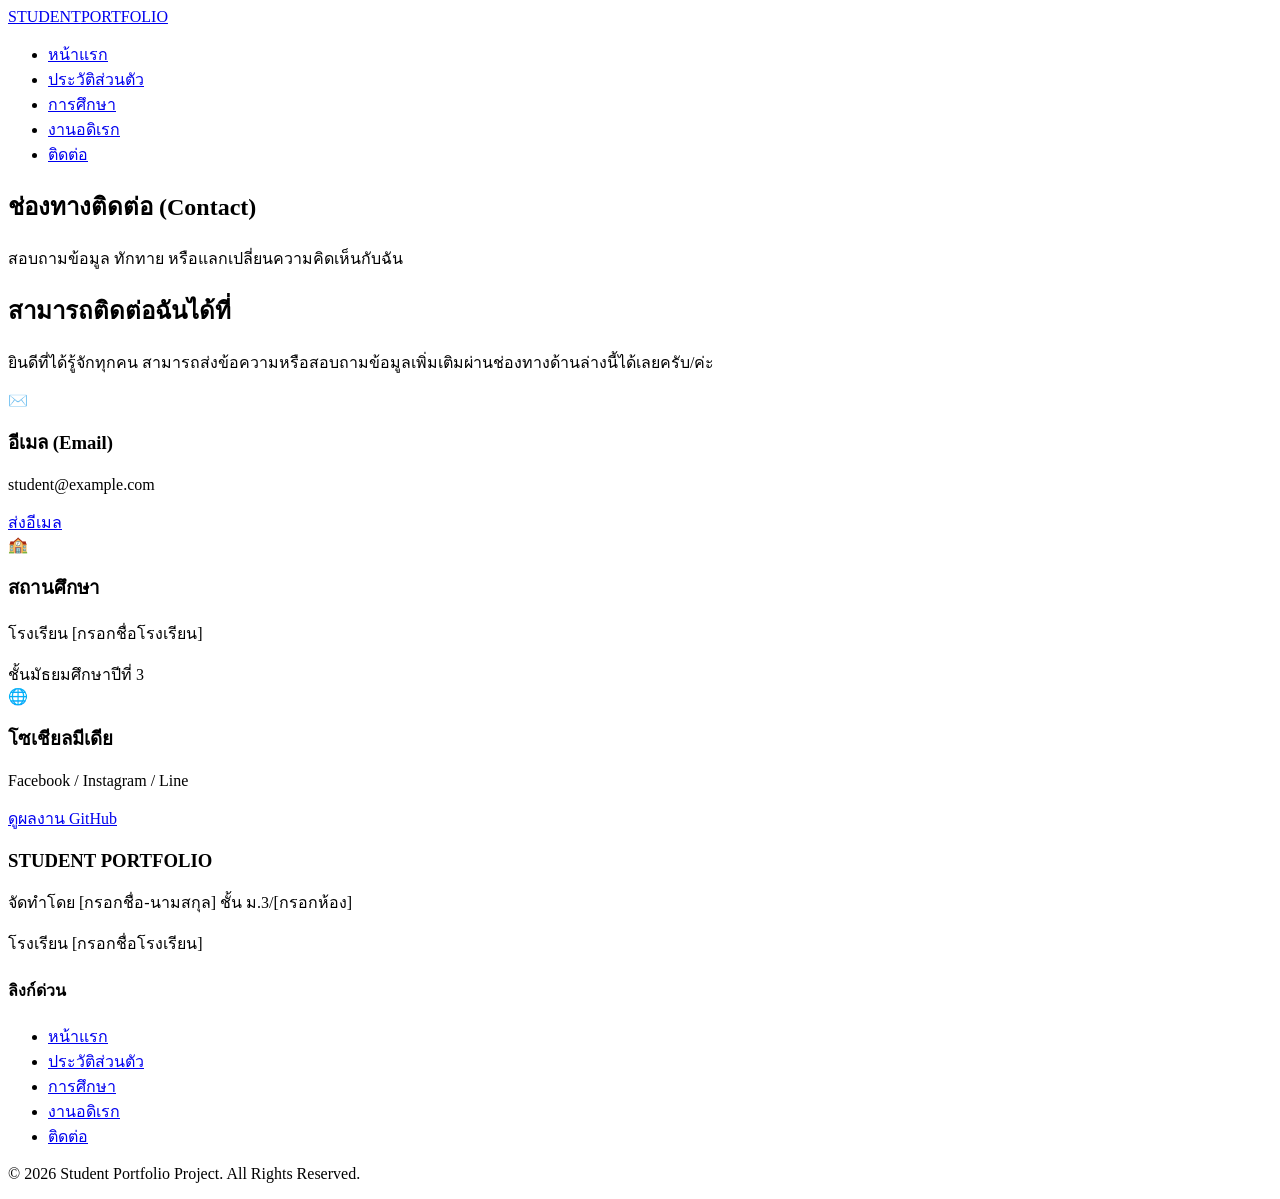
==== contact.html @ fe14bd11 "Create contact.html" ====
<!DOCTYPE html>
<html lang="th">
<head>
    <meta charset="UTF-8">
    <meta name="viewport" content="width=device-width, initial-scale=1.0">
    <title>ช่องทางติดต่อ | Student Portfolio</title>
    <link rel="stylesheet" href="style.css">
    <link href="https://fonts.googleapis.com/css2?family=Prompt:wght@300;400;500;600;700&display=swap" rel="stylesheet">
</head>
<body>

    <header class="navbar">
        <div class="nav-container">
            <a href="index.html" class="logo">STUDENT<span>PORTFOLIO</span></a>
            <nav>
                <ul class="nav-menu">
                    <li><a href="index.html">หน้าแรก</a></li>
                    <li><a href="profile.html">ประวัติส่วนตัว</a></li>
                    <li><a href="education.html">การศึกษา</a></li>
                    <li><a href="hobby.html">งานอดิเรก</a></li>
                    <li><a href="contact.html" class="active">ติดต่อ</a></li>
                </ul>
            </nav>
        </div>
    </header>

    <main>
        <section class="page-header">
            <h1>ช่องทางติดต่อ (Contact)</h1>
            <p>สอบถามข้อมูล ทักทาย หรือแลกเปลี่ยนความคิดเห็นกับฉัน</p>
        </section>

        <section class="contact-section">
            <div class="contact-container">
                <div class="contact-cta">
                    <h2>สามารถติดต่อฉันได้ที่</h2>
                    <p>ยินดีที่ได้รู้จักทุกคน สามารถส่งข้อความหรือสอบถามข้อมูลเพิ่มเติมผ่านช่องทางด้านล่างนี้ได้เลยครับ/ค่ะ</p>
                </div>

                <div class="contact-cards-grid">
                    <div class="contact-card">
                        <div class="contact-icon">✉️</div>
                        <h3>อีเมล (Email)</h3>
                        <p>student@example.com</p>
                        <a href="mailto:student@example.com" class="btn btn-secondary">ส่งอีเมล</a>
                    </div>

                    <div class="contact-card">
                        <div class="contact-icon">🏫</div>
                        <h3>สถานศึกษา</h3>
                        <p>โรงเรียน [กรอกชื่อโรงเรียน]</p>
                        <span class="contact-sub">ชั้นมัธยมศึกษาปีที่ 3</span>
                    </div>

                    <div class="contact-card">
                        <div class="contact-icon">🌐</div>
                        <h3>โซเชียลมีเดีย</h3>
                        <p>Facebook / Instagram / Line</p>
                        <a href="https://github.com" target="_blank" rel="noopener" class="btn btn-secondary">ดูผลงาน GitHub</a>
                    </div>
                </div>
            </div>
        </section>
    </main>

    <footer class="footer">
        <div class="footer-container">
            <div class="footer-info">
                <h3>STUDENT PORTFOLIO</h3>
                <p>จัดทำโดย [กรอกชื่อ-นามสกุล] ชั้น ม.3/[กรอกห้อง]</p>
                <p>โรงเรียน [กรอกชื่อโรงเรียน]</p>
            </div>
            <div class="footer-links">
                <h4>ลิงก์ด่วน</h4>
                <ul>
                    <li><a href="index.html">หน้าแรก</a></li>
                    <li><a href="profile.html">ประวัติส่วนตัว</a></li>
                    <li><a href="education.html">การศึกษา</a></li>
                    <li><a href="hobby.html">งานอดิเรก</a></li>
                    <li><a href="contact.html">ติดต่อ</a></li>
                </ul>
            </div>
        </div>
        <div class="footer-bottom">
            <p>&copy; 2026 Student Portfolio Project. All Rights Reserved.</p>
        </div>
    </footer>

</body>
</html>
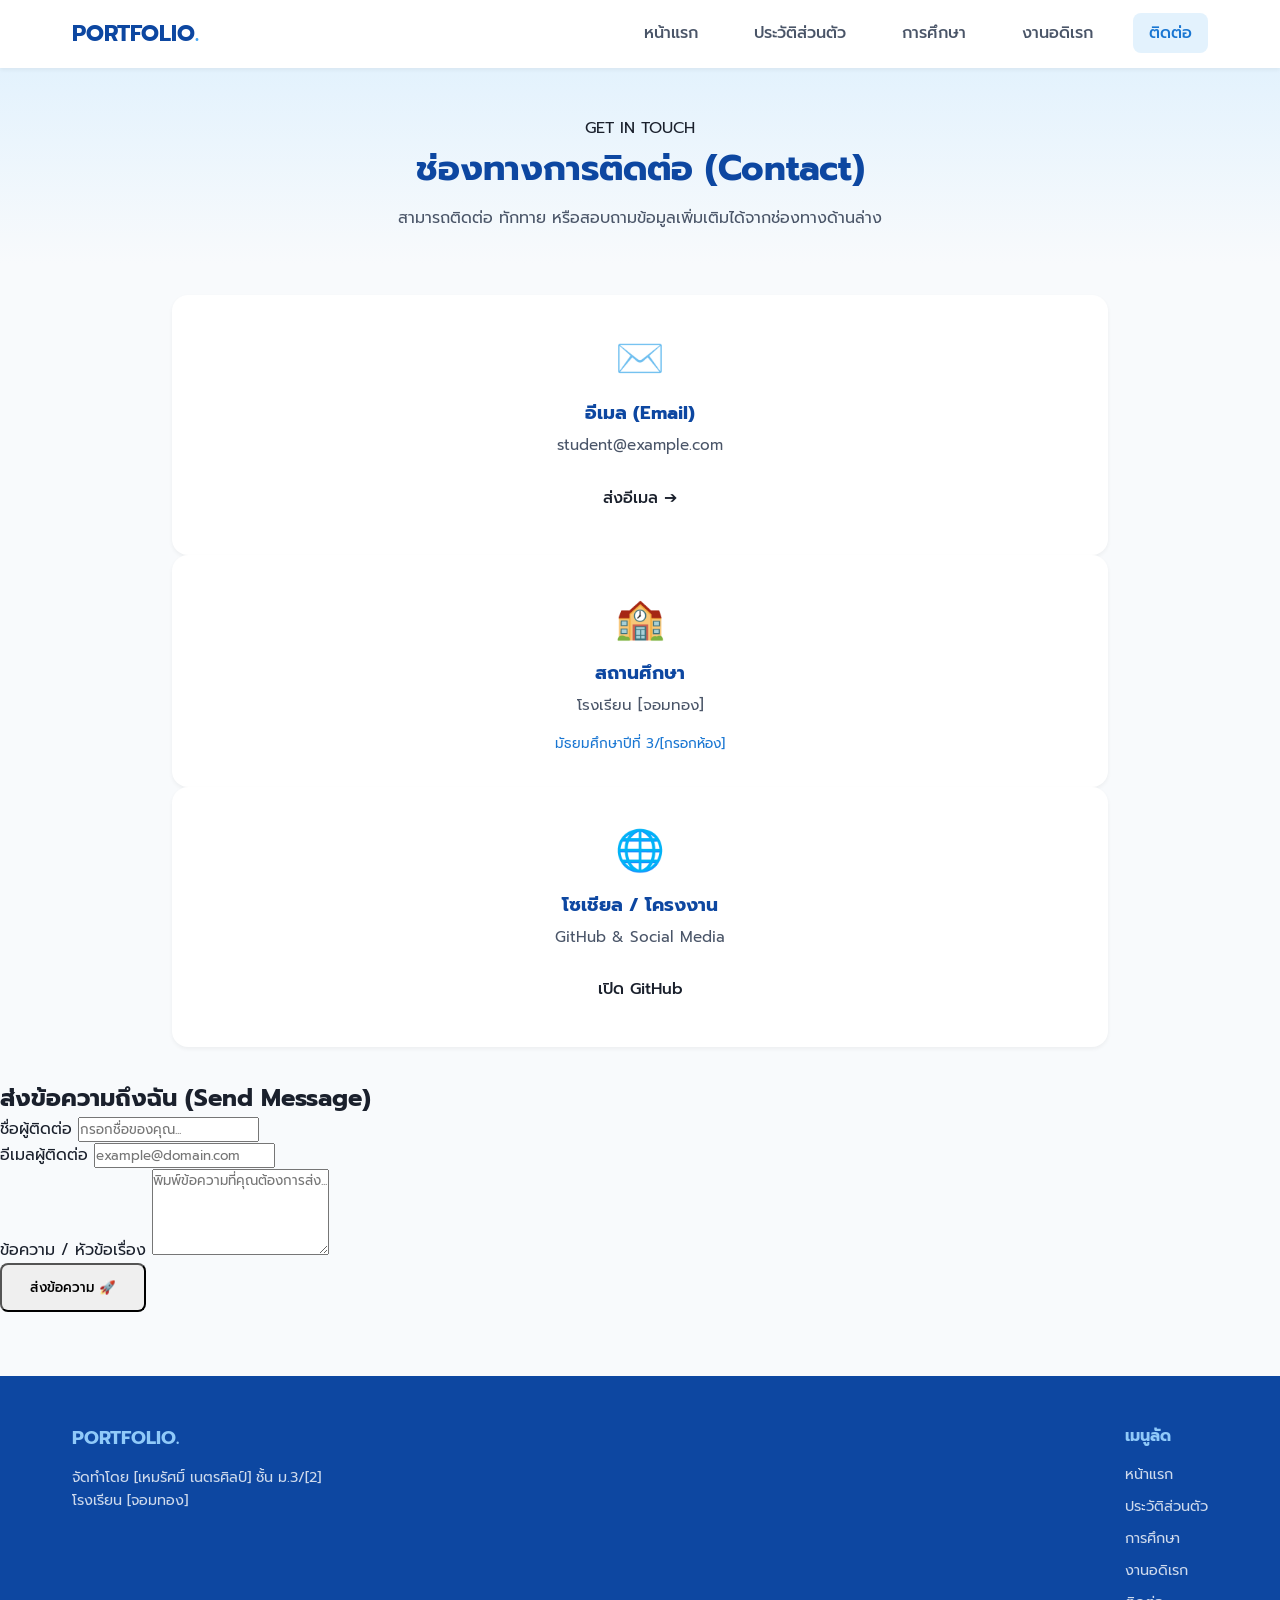
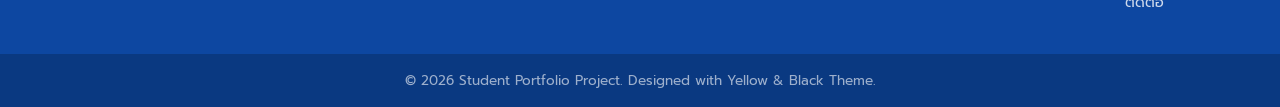
==== commit ef3328dd: "Revise contact page layout and content Updated title, header, and footer information. Enhanced conta" ====
--- a/contact.html
+++ b/contact.html
@@ -3,15 +3,17 @@
 <head>
     <meta charset="UTF-8">
     <meta name="viewport" content="width=device-width, initial-scale=1.0">
-    <title>ช่องทางติดต่อ | Student Portfolio</title>
+    <title>ติดต่อ | Modern Yellow-Black Portfolio</title>
     <link rel="stylesheet" href="style.css">
-    <link href="https://fonts.googleapis.com/css2?family=Prompt:wght@300;400;500;600;700&display=swap" rel="stylesheet">
+    <link href="https://fonts.googleapis.com/css2?family=Prompt:wght@300;400;500;600;700;800&display=swap" rel="stylesheet">
 </head>
 <body>
 
+    <div class="bg-grid-pattern"></div>
+
     <header class="navbar">
         <div class="nav-container">
-            <a href="index.html" class="logo">STUDENT<span>PORTFOLIO</span></a>
+            <a href="index.html" class="logo">PORTFOLIO<span class="yellow-dot">.</span></a>
             <nav>
                 <ul class="nav-menu">
                     <li><a href="index.html">หน้าแรก</a></li>
@@ -26,39 +28,58 @@
 
     <main>
         <section class="page-header">
-            <h1>ช่องทางติดต่อ (Contact)</h1>
-            <p>สอบถามข้อมูล ทักทาย หรือแลกเปลี่ยนความคิดเห็นกับฉัน</p>
+            <span class="section-tag">GET IN TOUCH</span>
+            <h1>ช่องทางการติดต่อ (Contact)</h1>
+            <p>สามารถติดต่อ ทักทาย หรือสอบถามข้อมูลเพิ่มเติมได้จากช่องทางด้านล่าง</p>
         </section>
 
+        <!-- Contact Cards Section -->
         <section class="contact-section">
             <div class="contact-container">
-                <div class="contact-cta">
-                    <h2>สามารถติดต่อฉันได้ที่</h2>
-                    <p>ยินดีที่ได้รู้จักทุกคน สามารถส่งข้อความหรือสอบถามข้อมูลเพิ่มเติมผ่านช่องทางด้านล่างนี้ได้เลยครับ/ค่ะ</p>
+                
+                <div class="contact-card">
+                    <div class="contact-icon">✉️</div>
+                    <h3>อีเมล (Email)</h3>
+                    <p>student@example.com</p>
+                    <a href="mailto:student@example.com" class="btn btn-yellow-sm">ส่งอีเมล ➔</a>
                 </div>
 
-                <div class="contact-cards-grid">
-                    <div class="contact-card">
-                        <div class="contact-icon">✉️</div>
-                        <h3>อีเมล (Email)</h3>
-                        <p>student@example.com</p>
-                        <a href="mailto:student@example.com" class="btn btn-secondary">ส่งอีเมล</a>
+                <div class="contact-card">
+                    <div class="contact-icon">🏫</div>
+                    <h3>สถานศึกษา</h3>
+                    <p>โรงเรียน [จอมทอง]</p>
+                    <span class="contact-sub">มัธยมศึกษาปีที่ 3/[กรอกห้อง]</span>
+                </div>
+
+                <div class="contact-card">
+                    <div class="contact-icon">🌐</div>
+                    <h3>โซเชียล / โครงงาน</h3>
+                    <p>GitHub & Social Media</p>
+                    <a href="https://github.com" target="_blank" rel="noopener" class="btn btn-outline-sm">เปิด GitHub</a>
+                </div>
+
+            </div>
+        </section>
+
+        <!-- Interactive Contact Form Mockup -->
+        <section class="form-section">
+            <div class="form-container">
+                <h2>ส่งข้อความถึงฉัน (Send Message)</h2>
+                <form class="dark-form" action="#" method="get" onclick="event.preventDefault(); alert('ขอบคุณสำหรับข้อความ! (นี่คือแบบฟอร์มตัวอย่างสำหรับโครงงาน)');">
+                    <div class="form-group">
+                        <label>ชื่อผู้ติดต่อ</label>
+                        <input type="text" placeholder="กรอกชื่อของคุณ..." required>
                     </div>
-
-                    <div class="contact-card">
-                        <div class="contact-icon">🏫</div>
-                        <h3>สถานศึกษา</h3>
-                        <p>โรงเรียน [กรอกชื่อโรงเรียน]</p>
-                        <span class="contact-sub">ชั้นมัธยมศึกษาปีที่ 3</span>
+                    <div class="form-group">
+                        <label>อีเมลผู้ติดต่อ</label>
+                        <input type="email" placeholder="example@domain.com" required>
                     </div>
-
-                    <div class="contact-card">
-                        <div class="contact-icon">🌐</div>
-                        <h3>โซเชียลมีเดีย</h3>
-                        <p>Facebook / Instagram / Line</p>
-                        <a href="https://github.com" target="_blank" rel="noopener" class="btn btn-secondary">ดูผลงาน GitHub</a>
+                    <div class="form-group">
+                        <label>ข้อความ / หัวข้อเรื่อง</label>
+                        <textarea rows="4" placeholder="พิมพ์ข้อความที่คุณต้องการส่ง..." required></textarea>
                     </div>
-                </div>
+                    <button type="submit" class="btn btn-yellow full-width">ส่งข้อความ 🚀</button>
+                </form>
             </div>
         </section>
     </main>
@@ -66,12 +87,12 @@
     <footer class="footer">
         <div class="footer-container">
             <div class="footer-info">
-                <h3>STUDENT PORTFOLIO</h3>
-                <p>จัดทำโดย [กรอกชื่อ-นามสกุล] ชั้น ม.3/[กรอกห้อง]</p>
-                <p>โรงเรียน [กรอกชื่อโรงเรียน]</p>
+                <h3>PORTFOLIO<span class="yellow-dot">.</span></h3>
+                <p>จัดทำโดย [เหมรัศมิ์ เนตรศิลป์] ชั้น ม.3/[2]</p>
+                <p>โรงเรียน [จอมทอง]</p>
             </div>
             <div class="footer-links">
-                <h4>ลิงก์ด่วน</h4>
+                <h4>เมนูลัด</h4>
                 <ul>
                     <li><a href="index.html">หน้าแรก</a></li>
                     <li><a href="profile.html">ประวัติส่วนตัว</a></li>
@@ -82,7 +103,7 @@
             </div>
         </div>
         <div class="footer-bottom">
-            <p>&copy; 2026 Student Portfolio Project. All Rights Reserved.</p>
+            <p>&copy; 2026 Student Portfolio Project. Designed with Yellow & Black Theme.</p>
         </div>
     </footer>
 
--- a/style.css
+++ b/style.css
@@ -0,0 +1,761 @@
+/* ==========================================================================
+   Global Variables & Reset
+   ========================================================================== */
+:root {
+    --primary-dark: #0D47A1;
+    --primary: #1976D2;
+    --primary-light: #42A5F5;
+    --accent: #90CAF9;
+    --bg-light: #E3F2FD;
+    --white: #FFFFFF;
+    --text-dark: #1A202C;
+    --text-muted: #4A5568;
+    --shadow-sm: 0 2px 4px rgba(0,0,0,0.05);
+    --shadow-md: 0 10px 15px -3px rgba(13, 71, 161, 0.1), 0 4px 6px -2px rgba(13, 71, 161, 0.05);
+    --shadow-lg: 0 20px 25px -5px rgba(13, 71, 161, 0.15), 0 10px 10px -5px rgba(13, 71, 161, 0.04);
+    --radius-sm: 8px;
+    --radius-md: 16px;
+    --radius-lg: 24px;
+    --transition: all 0.3s ease;
+}
+
+* {
+    margin: 0;
+    padding: 0;
+    box-sizing: border-box;
+    font-family: 'Prompt', sans-serif;
+}
+
+body {
+    background-color: #F8FAFC;
+    color: var(--text-dark);
+    line-height: 1.6;
+    display: flex;
+    flex-direction: column;
+    min-height: 100vh;
+}
+
+main {
+    flex: 1;
+}
+
+a {
+    text-decoration: none;
+    color: inherit;
+}
+
+ul {
+    list-style: none;
+}
+
+/* ==========================================================================
+   Navigation Bar
+   ========================================================================== */
+.navbar {
+    position: sticky;
+    top: 0;
+    background-color: rgba(255, 255, 255, 0.95);
+    backdrop-filter: blur(10px);
+    box-shadow: var(--shadow-sm);
+    z-index: 1000;
+}
+
+.nav-container {
+    max-width: 1200px;
+    margin: 0 auto;
+    padding: 1rem 2rem;
+    display: flex;
+    justify-content: space-between;
+    align-items: center;
+}
+
+.logo {
+    font-size: 1.4rem;
+    font-weight: 700;
+    color: var(--primary-dark);
+}
+
+.logo span {
+    color: var(--primary-light);
+}
+
+.nav-menu {
+    display: flex;
+    gap: 1.5rem;
+}
+
+.nav-menu a {
+    font-weight: 500;
+    color: var(--text-muted);
+    padding: 0.5rem 1rem;
+    border-radius: var(--radius-sm);
+    transition: var(--transition);
+}
+
+.nav-menu a:hover,
+.nav-menu a.active {
+    color: var(--primary);
+    background-color: var(--bg-light);
+}
+
+/* ==========================================================================
+   Buttons & UI Elements
+   ========================================================================== */
+.btn {
+    display: inline-block;
+    padding: 0.75rem 1.75rem;
+    border-radius: var(--radius-sm);
+    font-weight: 500;
+    transition: var(--transition);
+    cursor: pointer;
+}
+
+.btn-primary {
+    background: linear-gradient(135deg, var(--primary), var(--primary-dark));
+    color: var(--white);
+    box-shadow: var(--shadow-md);
+}
+
+.btn-primary:hover {
+    transform: translateY(-2px);
+    box-shadow: var(--shadow-lg);
+}
+
+.btn-secondary {
+    background-color: var(--white);
+    color: var(--primary);
+    border: 2px solid var(--primary-light);
+}
+
+.btn-secondary:hover {
+    background-color: var(--bg-light);
+    transform: translateY(-2px);
+}
+
+.page-header {
+    text-align: center;
+    padding: 3rem 1rem 2rem;
+    background: linear-gradient(180deg, var(--bg-light) 0%, rgba(248,250,252,0) 100%);
+}
+
+.page-header h1 {
+    font-size: 2.2rem;
+    color: var(--primary-dark);
+    margin-bottom: 0.5rem;
+}
+
+.page-header p {
+    color: var(--text-muted);
+}
+
+/* ==========================================================================
+   Hero Section (Index)
+   ========================================================================== */
+.hero-section {
+    padding: 4rem 2rem;
+    max-width: 1200px;
+    margin: 0 auto;
+}
+
+.hero-container {
+    display: flex;
+    align-items: center;
+    justify-content: space-between;
+    gap: 3rem;
+}
+
+.hero-text {
+    flex: 1;
+}
+
+.badge {
+    display: inline-block;
+    padding: 0.35rem 1rem;
+    background-color: var(--bg-light);
+    color: var(--primary);
+    border-radius: 50px;
+    font-size: 0.875rem;
+    font-weight: 600;
+    margin-bottom: 1rem;
+}
+
+.hero-text h1 {
+    font-size: 2.8rem;
+    line-height: 1.2;
+    margin-bottom: 1rem;
+    color: var(--text-dark);
+}
+
+.highlight-text {
+    color: var(--primary);
+    background: linear-gradient(120deg, var(--primary-dark), var(--primary-light));
+    -webkit-background-clip: text;
+    -webkit-text-fill-color: transparent;
+}
+
+.hero-tagline {
+    font-size: 1.2rem;
+    font-weight: 500;
+    color: var(--primary-dark);
+    margin-bottom: 0.5rem;
+}
+
+.hero-desc {
+    color: var(--text-muted);
+    margin-bottom: 2rem;
+}
+
+.hero-buttons {
+    display: flex;
+    gap: 1rem;
+}
+
+.hero-image-wrapper {
+    flex: 1;
+    position: relative;
+    display: flex;
+    justify-content: center;
+}
+
+.hero-img {
+    width: 320px;
+    height: 320px;
+    object-fit: cover;
+    border-radius: 30% 70% 70% 30% / 30% 30% 70% 70%;
+    box-shadow: var(--shadow-lg);
+    border: 4px solid var(--white);
+    position: relative;
+    z-index: 2;
+    transition: var(--transition);
+}
+
+.hero-img:hover {
+    border-radius: 50%;
+    transform: scale(1.02);
+}
+
+.profile-backdrop {
+    position: absolute;
+    width: 320px;
+    height: 320px;
+    background: linear-gradient(135deg, var(--accent), var(--bg-light));
+    border-radius: 50%;
+    top: -10px;
+    left: 10%;
+    z-index: 1;
+}
+
+.floating-card {
+    position: absolute;
+    bottom: -10px;
+    right: 10%;
+    background-color: var(--white);
+    padding: 0.75rem 1.25rem;
+    border-radius: var(--radius-md);
+    box-shadow: var(--shadow-md);
+    z-index: 3;
+    font-weight: 600;
+    color: var(--primary-dark);
+    animation: float 3s ease-in-out infinite;
+}
+
+@keyframes float {
+    0%, 100% { transform: translateY(0); }
+    50% { transform: translateY(-8px); }
+}
+
+/* Stats Section */
+.stats-section {
+    background-color: var(--white);
+    padding: 3rem 2rem;
+    box-shadow: var(--shadow-sm);
+}
+
+.stats-container {
+    max-width: 1200px;
+    margin: 0 auto;
+    display: grid;
+    grid-template-columns: repeat(3, 1fr);
+    gap: 2rem;
+    text-align: center;
+}
+
+.stat-card {
+    padding: 1.5rem;
+    background-color: var(--bg-light);
+    border-radius: var(--radius-md);
+    border: 1px solid var(--accent);
+}
+
+.stat-card h3 {
+    color: var(--primary-dark);
+    font-size: 1.4rem;
+    margin-bottom: 0.25rem;
+}
+
+.stat-card p {
+    color: var(--text-muted);
+    font-size: 0.9rem;
+}
+
+/* ==========================================================================
+   Profile Page
+   ========================================================================== */
+.profile-section {
+    max-width: 1000px;
+    margin: 2rem auto;
+    padding: 0 2rem;
+}
+
+.profile-container {
+    display: grid;
+    grid-template-columns: 1fr 2fr;
+    gap: 2.5rem;
+    background-color: var(--white);
+    padding: 2.5rem;
+    border-radius: var(--radius-lg);
+    box-shadow: var(--shadow-md);
+}
+
+.profile-image-card {
+    text-align: center;
+    position: relative;
+}
+
+.profile-image-card img {
+    width: 100%;
+    border-radius: var(--radius-md);
+    box-shadow: var(--shadow-sm);
+}
+
+.profile-badge {
+    margin-top: 1rem;
+    display: inline-block;
+    padding: 0.4rem 1.2rem;
+    background-color: var(--primary-dark);
+    color: var(--white);
+    border-radius: 50px;
+    font-weight: 600;
+}
+
+.profile-details-card h2 {
+    color: var(--primary-dark);
+    margin-bottom: 1.5rem;
+    border-bottom: 2px solid var(--bg-light);
+    padding-bottom: 0.5rem;
+}
+
+.info-grid {
+    display: grid;
+    grid-template-columns: repeat(2, 1fr);
+    gap: 1.25rem;
+}
+
+.info-item {
+    display: flex;
+    flex-direction: column;
+}
+
+.info-label {
+    font-size: 0.85rem;
+    color: var(--text-muted);
+}
+
+.info-value {
+    font-weight: 600;
+    color: var(--text-dark);
+    font-size: 1.05rem;
+}
+
+.about-me-section {
+    max-width: 1000px;
+    margin: 3rem auto;
+    padding: 0 2rem;
+}
+
+.about-container h2 {
+    text-align: center;
+    margin-bottom: 2rem;
+    color: var(--primary-dark);
+}
+
+.about-cards-grid {
+    display: grid;
+    grid-template-columns: repeat(3, 1fr);
+    gap: 1.5rem;
+}
+
+.card {
+    background-color: var(--white);
+    padding: 1.75rem;
+    border-radius: var(--radius-md);
+    box-shadow: var(--shadow-sm);
+    border: 1px solid rgba(0,0,0,0.05);
+    transition: var(--transition);
+}
+
+.card:hover {
+    transform: translateY(-5px);
+    box-shadow: var(--shadow-md);
+}
+
+.card-icon {
+    font-size: 2rem;
+    margin-bottom: 0.75rem;
+}
+
+.card h3 {
+    color: var(--primary);
+    margin-bottom: 0.5rem;
+}
+
+.card p {
+    color: var(--text-muted);
+    font-size: 0.95rem;
+}
+
+/* ==========================================================================
+   Education Page (Timeline & Table)
+   ========================================================================== */
+.timeline-section {
+    max-width: 800px;
+    margin: 2rem auto;
+    padding: 0 2rem;
+}
+
+.timeline-container {
+    position: relative;
+    padding-left: 2rem;
+    border-left: 3px solid var(--accent);
+}
+
+.timeline-item {
+    position: relative;
+    margin-bottom: 2.5rem;
+}
+
+.timeline-dot {
+    position: absolute;
+    left: -2.6rem;
+    top: 0;
+    width: 18px;
+    height: 18px;
+    border-radius: 50%;
+    background-color: var(--white);
+    border: 4px solid var(--primary-light);
+}
+
+.active-timeline .timeline-dot {
+    background-color: var(--primary-dark);
+    border-color: var(--accent);
+}
+
+.timeline-content {
+    background-color: var(--white);
+    padding: 1.5rem;
+    border-radius: var(--radius-md);
+    box-shadow: var(--shadow-sm);
+    transition: var(--transition);
+}
+
+.timeline-content:hover {
+    box-shadow: var(--shadow-md);
+}
+
+.timeline-date {
+    display: inline-block;
+    font-size: 0.8rem;
+    font-weight: 600;
+    color: var(--primary);
+    background-color: var(--bg-light);
+    padding: 0.2rem 0.6rem;
+    border-radius: var(--radius-sm);
+    margin-bottom: 0.5rem;
+}
+
+.timeline-content h3 {
+    color: var(--primary-dark);
+    margin-bottom: 0.25rem;
+}
+
+.timeline-desc {
+    color: var(--text-muted);
+    margin-top: 0.5rem;
+    font-size: 0.95rem;
+}
+
+/* Styled Table */
+.edu-table-section {
+    max-width: 900px;
+    margin: 3rem auto;
+    padding: 0 2rem;
+}
+
+.table-container h2 {
+    text-align: center;
+    color: var(--primary-dark);
+    margin-bottom: 1.5rem;
+}
+
+.table-wrapper {
+    overflow-x: auto;
+    background-color: var(--white);
+    border-radius: var(--radius-md);
+    box-shadow: var(--shadow-sm);
+}
+
+.styled-table {
+    width: 100%;
+    border-collapse: collapse;
+    text-align: left;
+}
+
+.styled-table th, 
+.styled-table td {
+    padding: 1rem 1.5rem;
+}
+
+.styled-table thead tr {
+    background-color: var(--primary);
+    color: var(--white);
+}
+
+.styled-table tbody tr {
+    border-bottom: 1px solid var(--bg-light);
+}
+
+.styled-table tbody tr:nth-of-type(even) {
+    background-color: rgba(227, 242, 253, 0.3);
+}
+
+.status-badge {
+    padding: 0.25rem 0.75rem;
+    border-radius: 50px;
+    font-size: 0.85rem;
+    font-weight: 500;
+}
+
+.status-badge.completed {
+    background-color: #E6F4EA;
+    color: #137333;
+}
+
+.status-badge.current {
+    background-color: var(--bg-light);
+    color: var(--primary-dark);
+}
+
+/* ==========================================================================
+   Hobby Page
+   ========================================================================== */
+.hobbies-section {
+    max-width: 1100px;
+    margin: 2rem auto;
+    padding: 0 2rem;
+}
+
+.hobbies-container {
+    display: grid;
+    grid-template-columns: repeat(auto-fit, minmax(300px, 1fr));
+    gap: 1.75rem;
+}
+
+.hobby-card {
+    background-color: var(--white);
+    padding: 2rem;
+    border-radius: var(--radius-md);
+    box-shadow: var(--shadow-sm);
+    border: 1px solid var(--bg-light);
+    transition: var(--transition);
+}
+
+.hobby-card:hover {
+    transform: translateY(-8px);
+    box-shadow: var(--shadow-lg);
+    border-color: var(--accent);
+}
+
+.hobby-icon {
+    font-size: 2.5rem;
+    margin-bottom: 1rem;
+}
+
+.hobby-card h3 {
+    color: var(--primary-dark);
+    margin-bottom: 0.5rem;
+}
+
+.hobby-card p {
+    color: var(--text-muted);
+    font-size: 0.95rem;
+}
+
+/* ==========================================================================
+   Contact Page
+   ========================================================================== */
+.contact-section {
+    max-width: 1000px;
+    margin: 2rem auto;
+    padding: 0 2rem;
+}
+
+.contact-cta {
+    text-align: center;
+    margin-bottom: 3rem;
+}
+
+.contact-cta h2 {
+    color: var(--primary-dark);
+    font-size: 1.8rem;
+    margin-bottom: 0.5rem;
+}
+
+.contact-cta p {
+    color: var(--text-muted);
+}
+
+.contact-cards-grid {
+    display: grid;
+    grid-template-columns: repeat(3, 1fr);
+    gap: 1.5rem;
+}
+
+.contact-card {
+    background-color: var(--white);
+    padding: 2rem;
+    border-radius: var(--radius-md);
+    box-shadow: var(--shadow-sm);
+    text-align: center;
+    display: flex;
+    flex-direction: column;
+    align-items: center;
+    justify-content: space-between;
+}
+
+.contact-icon {
+    font-size: 2.5rem;
+    margin-bottom: 0.5rem;
+}
+
+.contact-card h3 {
+    color: var(--primary-dark);
+    margin-bottom: 0.25rem;
+}
+
+.contact-card p {
+    color: var(--text-muted);
+    margin-bottom: 1rem;
+    font-size: 0.95rem;
+}
+
+.contact-sub {
+    font-size: 0.85rem;
+    color: var(--primary);
+}
+
+/* ==========================================================================
+   Footer
+   ========================================================================== */
+.footer {
+    background-color: var(--primary-dark);
+    color: var(--white);
+    margin-top: 4rem;
+    padding-top: 3rem;
+}
+
+.footer-container {
+    max-width: 1200px;
+    margin: 0 auto;
+    padding: 0 2rem 2rem;
+    display: flex;
+    justify-content: space-between;
+    gap: 2rem;
+}
+
+.footer-info h3 {
+    color: var(--accent);
+    margin-bottom: 0.75rem;
+}
+
+.footer-info p {
+    color: rgba(255, 255, 255, 0.8);
+    font-size: 0.9rem;
+}
+
+.footer-links h4 {
+    color: var(--accent);
+    margin-bottom: 0.75rem;
+}
+
+.footer-links ul li {
+    margin-bottom: 0.4rem;
+}
+
+.footer-links a {
+    color: rgba(255, 255, 255, 0.8);
+    font-size: 0.9rem;
+    transition: var(--transition);
+}
+
+.footer-links a:hover {
+    color: var(--white);
+    padding-left: 5px;
+}
+
+.footer-bottom {
+    background-color: rgba(0, 0, 0, 0.2);
+    text-align: center;
+    padding: 1rem;
+    font-size: 0.85rem;
+    color: rgba(255, 255, 255, 0.6);
+}
+
+/* ==========================================================================
+   Responsive Design (@media queries)
+   ========================================================================== */
+@media (max-width: 768px) {
+    .nav-container {
+        flex-direction: column;
+        gap: 1rem;
+    }
+
+    .nav-menu {
+        width: 100%;
+        justify-content: center;
+        flex-wrap: wrap;
+        gap: 0.5rem;
+    }
+
+    .nav-menu a {
+        padding: 0.4rem 0.8rem;
+        font-size: 0.9rem;
+    }
+
+    .hero-container {
+        flex-direction: column-reverse;
+        text-align: center;
+    }
+
+    .hero-buttons {
+        justify-content: center;
+    }
+
+    .stats-container,
+    .about-cards-grid,
+    .contact-cards-grid {
+        grid-template-columns: 1fr;
+    }
+
+    .profile-container {
+        grid-template-columns: 1fr;
+    }
+
+    .info-grid {
+        grid-template-columns: 1fr;
+    }
+
+    .hero-img, .profile-backdrop {
+        width: 250px;
+        height: 250px;
+    }
+}
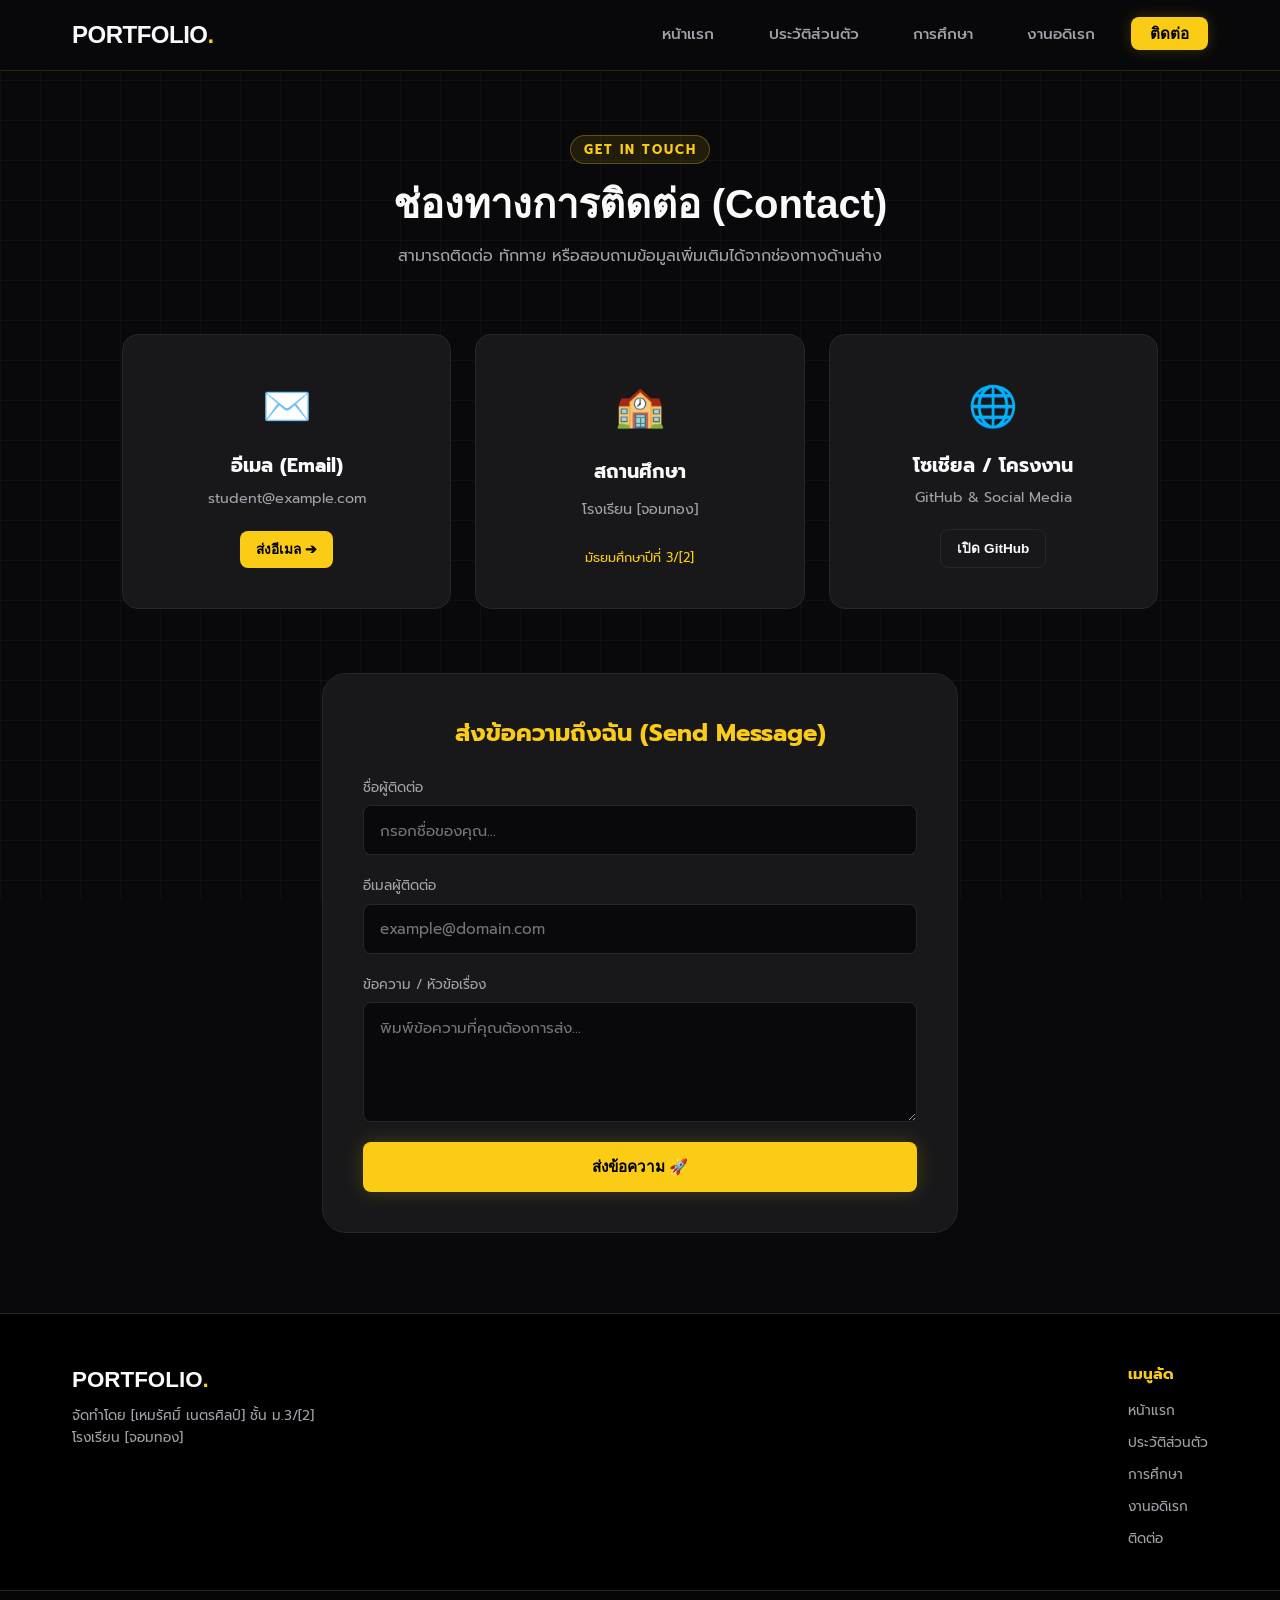
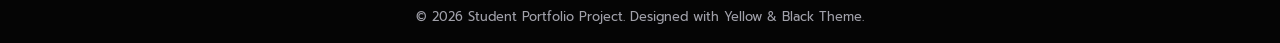
==== commit 5a139acd: "Update contact.html" ====
--- a/contact.html
+++ b/contact.html
@@ -48,7 +48,7 @@
                     <div class="contact-icon">🏫</div>
                     <h3>สถานศึกษา</h3>
                     <p>โรงเรียน [จอมทอง]</p>
-                    <span class="contact-sub">มัธยมศึกษาปีที่ 3/[กรอกห้อง]</span>
+                    <span class="contact-sub">มัธยมศึกษาปีที่ 3/[2]</span>
                 </div>
 
                 <div class="contact-card">
--- a/style.css
+++ b/style.css
@@ -1,22 +1,22 @@
 /* ==========================================================================
-   Global Variables & Reset
+   Modern Dark & Yellow Portfolio Stylesheet
    ========================================================================== */
+
 :root {
-    --primary-dark: #0D47A1;
-    --primary: #1976D2;
-    --primary-light: #42A5F5;
-    --accent: #90CAF9;
-    --bg-light: #E3F2FD;
-    --white: #FFFFFF;
-    --text-dark: #1A202C;
-    --text-muted: #4A5568;
-    --shadow-sm: 0 2px 4px rgba(0,0,0,0.05);
-    --shadow-md: 0 10px 15px -3px rgba(13, 71, 161, 0.1), 0 4px 6px -2px rgba(13, 71, 161, 0.05);
-    --shadow-lg: 0 20px 25px -5px rgba(13, 71, 161, 0.15), 0 10px 10px -5px rgba(13, 71, 161, 0.04);
+    --bg-main: #09090B;          /* Deep Dark */
+    --bg-card: #18181B;          /* Card Surface */
+    --bg-card-hover: #27272A;    /* Hover State */
+    --primary-yellow: #FACC15;   /* Electric Yellow */
+    --yellow-hover: #EAB308;
+    --yellow-glow: rgba(250, 204, 21, 0.2);
+    --yellow-glow-strong: rgba(250, 204, 21, 0.4);
+    --text-white: #FAFAFA;
+    --text-muted: #A1A1AA;
+    --border-color: #27272A;
     --radius-sm: 8px;
     --radius-md: 16px;
     --radius-lg: 24px;
-    --transition: all 0.3s ease;
+    --transition: all 0.3s cubic-bezier(0.4, 0, 0.2, 1);
 }
 
 * {
@@ -27,12 +27,13 @@
 }
 
 body {
-    background-color: #F8FAFC;
-    color: var(--text-dark);
+    background-color: var(--bg-main);
+    color: var(--text-white);
     line-height: 1.6;
     display: flex;
     flex-direction: column;
     min-height: 100vh;
+    overflow-x: hidden;
 }
 
 main {
@@ -48,15 +49,43 @@
     list-style: none;
 }
 
-/* ==========================================================================
-   Navigation Bar
-   ========================================================================== */
+/* Background Grid Overlay Effect */
+.bg-grid-pattern {
+    position: fixed;
+    top: 0;
+    left: 0;
+    width: 100vw;
+    height: 100vh;
+    background-image: 
+        linear-gradient(to right, rgba(255, 255, 255, 0.03) 1px, transparent 1px),
+        linear-gradient(to bottom, rgba(255, 255, 255, 0.03) 1px, transparent 1px);
+    background-size: 40px 40px;
+    pointer-events: none;
+    z-index: 0;
+}
+
+/* Custom Scrollbar */
+::-webkit-scrollbar {
+    width: 8px;
+}
+::-webkit-scrollbar-track {
+    background: var(--bg-main);
+}
+::-webkit-scrollbar-thumb {
+    background: #3F3F46;
+    border-radius: 4px;
+}
+::-webkit-scrollbar-thumb:hover {
+    background: var(--primary-yellow);
+}
+
+/* Navigation Bar */
 .navbar {
     position: sticky;
     top: 0;
-    background-color: rgba(255, 255, 255, 0.95);
-    backdrop-filter: blur(10px);
-    box-shadow: var(--shadow-sm);
+    background-color: rgba(9, 9, 11, 0.85);
+    backdrop-filter: blur(12px);
+    border-bottom: 1px solid rgba(250, 204, 21, 0.15);
     z-index: 1000;
 }
 
@@ -70,77 +99,127 @@
 }
 
 .logo {
-    font-size: 1.4rem;
-    font-weight: 700;
-    color: var(--primary-dark);
-}
-
-.logo span {
-    color: var(--primary-light);
+    font-size: 1.5rem;
+    font-weight: 800;
+    letter-spacing: -0.5px;
+    color: var(--text-white);
+}
+
+.yellow-dot {
+    color: var(--primary-yellow);
 }
 
 .nav-menu {
     display: flex;
-    gap: 1.5rem;
+    gap: 1rem;
 }
 
 .nav-menu a {
+    font-size: 0.95rem;
     font-weight: 500;
     color: var(--text-muted);
-    padding: 0.5rem 1rem;
+    padding: 0.5rem 1.2rem;
     border-radius: var(--radius-sm);
     transition: var(--transition);
 }
 
-.nav-menu a:hover,
+.nav-menu a:hover {
+    color: var(--primary-yellow);
+    background-color: rgba(250, 204, 21, 0.08);
+}
+
 .nav-menu a.active {
-    color: var(--primary);
-    background-color: var(--bg-light);
-}
-
-/* ==========================================================================
-   Buttons & UI Elements
-   ========================================================================== */
+    color: #000000;
+    background-color: var(--primary-yellow);
+    font-weight: 600;
+    box-shadow: 0 0 15px var(--yellow-glow);
+}
+
+/* Buttons & Header */
 .btn {
-    display: inline-block;
-    padding: 0.75rem 1.75rem;
+    display: inline-flex;
+    align-items: center;
+    justify-content: center;
+    padding: 0.8rem 1.8rem;
     border-radius: var(--radius-sm);
-    font-weight: 500;
+    font-weight: 600;
+    font-size: 0.95rem;
     transition: var(--transition);
     cursor: pointer;
-}
-
-.btn-primary {
-    background: linear-gradient(135deg, var(--primary), var(--primary-dark));
-    color: var(--white);
-    box-shadow: var(--shadow-md);
-}
-
-.btn-primary:hover {
-    transform: translateY(-2px);
-    box-shadow: var(--shadow-lg);
-}
-
-.btn-secondary {
-    background-color: var(--white);
-    color: var(--primary);
-    border: 2px solid var(--primary-light);
-}
-
-.btn-secondary:hover {
-    background-color: var(--bg-light);
-    transform: translateY(-2px);
+    border: none;
+}
+
+.btn-yellow {
+    background-color: var(--primary-yellow);
+    color: #000000;
+    box-shadow: 0 0 20px var(--yellow-glow);
+}
+
+.btn-yellow:hover {
+    background-color: var(--yellow-hover);
+    transform: translateY(-3px);
+    box-shadow: 0 0 30px var(--yellow-glow-strong);
+}
+
+.btn-outline {
+    background-color: transparent;
+    color: var(--text-white);
+    border: 1px solid var(--border-color);
+}
+
+.btn-outline:hover {
+    border-color: var(--primary-yellow);
+    color: var(--primary-yellow);
+    background-color: rgba(250, 204, 21, 0.05);
+    transform: translateY(-3px);
+}
+
+.btn-yellow-sm {
+    padding: 0.5rem 1rem;
+    font-size: 0.85rem;
+    background-color: var(--primary-yellow);
+    color: #000000;
+    border-radius: var(--radius-sm);
+    font-weight: 600;
+}
+
+.btn-outline-sm {
+    padding: 0.5rem 1rem;
+    font-size: 0.85rem;
+    border: 1px solid var(--border-color);
+    color: var(--text-white);
+    border-radius: var(--radius-sm);
+}
+
+.btn-outline-sm:hover {
+    border-color: var(--primary-yellow);
+    color: var(--primary-yellow);
 }
 
 .page-header {
     text-align: center;
-    padding: 3rem 1rem 2rem;
-    background: linear-gradient(180deg, var(--bg-light) 0%, rgba(248,250,252,0) 100%);
+    padding: 4rem 1rem 2rem;
+    position: relative;
+    z-index: 1;
+}
+
+.section-tag {
+    display: inline-block;
+    color: var(--primary-yellow);
+    font-size: 0.8rem;
+    font-weight: 700;
+    letter-spacing: 2px;
+    margin-bottom: 0.5rem;
+    background: rgba(250, 204, 21, 0.1);
+    padding: 0.2rem 0.8rem;
+    border-radius: 50px;
+    border: 1px solid rgba(250, 204, 21, 0.3);
 }
 
 .page-header h1 {
-    font-size: 2.2rem;
-    color: var(--primary-dark);
+    font-size: 2.5rem;
+    font-weight: 800;
+    color: var(--text-white);
     margin-bottom: 0.5rem;
 }
 
@@ -148,13 +227,13 @@
     color: var(--text-muted);
 }
 
-/* ==========================================================================
-   Hero Section (Index)
-   ========================================================================== */
+/* Hero Section */
 .hero-section {
     padding: 4rem 2rem;
     max-width: 1200px;
     margin: 0 auto;
+    position: relative;
+    z-index: 1;
 }
 
 .hero-container {
@@ -165,184 +244,282 @@
 }
 
 .hero-text {
+    flex: 1.2;
+}
+
+.status-badge {
+    display: inline-flex;
+    align-items: center;
+    gap: 8px;
+    padding: 0.4rem 1rem;
+    background-color: var(--bg-card);
+    border: 1px solid var(--border-color);
+    border-radius: 50px;
+    font-size: 0.85rem;
+    color: var(--text-muted);
+    margin-bottom: 1.5rem;
+}
+
+.pulse-dot {
+    width: 8px;
+    height: 8px;
+    background-color: #22C55E;
+    border-radius: 50%;
+    box-shadow: 0 0 10px #22C55E;
+    animation: pulse 2s infinite;
+}
+
+@keyframes pulse {
+    0%, 100% { opacity: 1; }
+    50% { opacity: 0.4; }
+}
+
+.hero-text h1 {
+    font-size: 3rem;
+    line-height: 1.2;
+    font-weight: 800;
+    margin-bottom: 1rem;
+}
+
+.yellow-highlight {
+    color: var(--primary-yellow);
+    text-shadow: 0 0 20px var(--yellow-glow);
+}
+
+.hero-tagline {
+    font-size: 1.25rem;
+    font-weight: 600;
+    color: var(--primary-yellow);
+    margin-bottom: 0.75rem;
+}
+
+.hero-desc {
+    color: var(--text-muted);
+    margin-bottom: 2rem;
+    font-size: 1rem;
+}
+
+.hero-buttons {
+    display: flex;
+    gap: 1rem;
+}
+
+.hero-visual {
     flex: 1;
-}
-
-.badge {
-    display: inline-block;
-    padding: 0.35rem 1rem;
-    background-color: var(--bg-light);
-    color: var(--primary);
-    border-radius: 50px;
-    font-size: 0.875rem;
-    font-weight: 600;
-    margin-bottom: 1rem;
-}
-
-.hero-text h1 {
-    font-size: 2.8rem;
-    line-height: 1.2;
-    margin-bottom: 1rem;
-    color: var(--text-dark);
-}
-
-.highlight-text {
-    color: var(--primary);
-    background: linear-gradient(120deg, var(--primary-dark), var(--primary-light));
-    -webkit-background-clip: text;
-    -webkit-text-fill-color: transparent;
-}
-
-.hero-tagline {
-    font-size: 1.2rem;
-    font-weight: 500;
-    color: var(--primary-dark);
-    margin-bottom: 0.5rem;
-}
-
-.hero-desc {
-    color: var(--text-muted);
-    margin-bottom: 2rem;
-}
-
-.hero-buttons {
-    display: flex;
-    gap: 1rem;
-}
-
-.hero-image-wrapper {
-    flex: 1;
     position: relative;
     display: flex;
     justify-content: center;
+    align-items: center;
+}
+
+.glow-backdrop {
+    position: absolute;
+    width: 280px;
+    height: 280px;
+    background: radial-gradient(circle, var(--primary-yellow) 0%, transparent 70%);
+    opacity: 0.25;
+    filter: blur(40px);
+    border-radius: 50%;
+}
+
+.profile-frame {
+    position: relative;
+    padding: 8px;
+    background: linear-gradient(135deg, var(--primary-yellow), var(--border-color));
+    border-radius: 24px;
+    box-shadow: 0 20px 40px rgba(0,0,0,0.5);
+    z-index: 2;
 }
 
 .hero-img {
     width: 320px;
     height: 320px;
     object-fit: cover;
-    border-radius: 30% 70% 70% 30% / 30% 30% 70% 70%;
-    box-shadow: var(--shadow-lg);
-    border: 4px solid var(--white);
-    position: relative;
-    z-index: 2;
-    transition: var(--transition);
-}
-
-.hero-img:hover {
-    border-radius: 50%;
-    transform: scale(1.02);
-}
-
-.profile-backdrop {
+    border-radius: 18px;
+    display: block;
+    background-color: var(--bg-card);
+}
+
+.floating-badge {
     position: absolute;
-    width: 320px;
-    height: 320px;
-    background: linear-gradient(135deg, var(--accent), var(--bg-light));
-    border-radius: 50%;
-    top: -10px;
-    left: 10%;
-    z-index: 1;
-}
-
-.floating-card {
-    position: absolute;
-    bottom: -10px;
-    right: 10%;
-    background-color: var(--white);
-    padding: 0.75rem 1.25rem;
+    background-color: rgba(24, 24, 27, 0.9);
+    border: 1px solid var(--primary-yellow);
+    padding: 0.5rem 1rem;
     border-radius: var(--radius-md);
-    box-shadow: var(--shadow-md);
+    box-shadow: 0 10px 20px rgba(0,0,0,0.4);
+    font-size: 0.85rem;
+    font-weight: 600;
+    color: var(--primary-yellow);
     z-index: 3;
-    font-weight: 600;
-    color: var(--primary-dark);
-    animation: float 3s ease-in-out infinite;
-}
+    animation: float 4s ease-in-out infinite;
+}
+
+.badge-1 { top: 10px; left: -20px; }
+.badge-2 { bottom: 20px; right: -20px; animation-delay: 1.5s; }
+.badge-3 { bottom: -15px; left: 20px; animation-delay: 2.5s; }
 
 @keyframes float {
     0%, 100% { transform: translateY(0); }
-    50% { transform: translateY(-8px); }
+    50% { transform: translateY(-10px); }
 }
 
 /* Stats Section */
 .stats-section {
-    background-color: var(--white);
     padding: 3rem 2rem;
-    box-shadow: var(--shadow-sm);
-}
-
-.stats-container {
     max-width: 1200px;
     margin: 0 auto;
+    position: relative;
+    z-index: 1;
+}
+
+.stats-container {
+    display: grid;
+    grid-template-columns: repeat(4, 1fr);
+    gap: 1.5rem;
+}
+
+.stat-card {
+    background-color: var(--bg-card);
+    border: 1px solid var(--border-color);
+    padding: 1.75rem;
+    border-radius: var(--radius-md);
+    text-align: center;
+    transition: var(--transition);
+}
+
+.stat-card:hover {
+    border-color: var(--primary-yellow);
+    transform: translateY(-5px);
+    box-shadow: 0 10px 20px var(--yellow-glow);
+}
+
+.stat-icon {
+    font-size: 2rem;
+    margin-bottom: 0.5rem;
+}
+
+.stat-number {
+    font-size: 1.3rem;
+    font-weight: 700;
+    color: var(--primary-yellow);
+}
+
+.stat-label {
+    font-size: 0.85rem;
+    color: var(--text-muted);
+}
+
+/* Spotlight Section */
+.spotlight-section {
+    padding: 3rem 2rem 5rem;
+    max-width: 1200px;
+    margin: 0 auto;
+    position: relative;
+    z-index: 1;
+}
+
+.section-title {
+    text-align: center;
+    margin-bottom: 2.5rem;
+}
+
+.section-title h2 {
+    font-size: 2rem;
+    font-weight: 800;
+}
+
+.section-title p {
+    color: var(--text-muted);
+}
+
+.spotlight-grid {
     display: grid;
     grid-template-columns: repeat(3, 1fr);
-    gap: 2rem;
-    text-align: center;
-}
-
-.stat-card {
-    padding: 1.5rem;
-    background-color: var(--bg-light);
+    gap: 1.5rem;
+}
+
+.spotlight-card {
+    background-color: var(--bg-card);
+    border: 1px solid var(--border-color);
+    padding: 2rem;
     border-radius: var(--radius-md);
-    border: 1px solid var(--accent);
-}
-
-.stat-card h3 {
-    color: var(--primary-dark);
-    font-size: 1.4rem;
-    margin-bottom: 0.25rem;
-}
-
-.stat-card p {
+    position: relative;
+    transition: var(--transition);
+}
+
+.spotlight-card:hover {
+    border-color: var(--primary-yellow);
+    background-color: var(--bg-card-hover);
+    transform: translateY(-5px);
+}
+
+.card-number {
+    font-size: 2.5rem;
+    font-weight: 800;
+    color: rgba(250, 204, 21, 0.2);
+    margin-bottom: 0.5rem;
+}
+
+.spotlight-card h3 {
+    color: var(--primary-yellow);
+    margin-bottom: 0.5rem;
+    font-size: 1.2rem;
+}
+
+.spotlight-card p {
     color: var(--text-muted);
     font-size: 0.9rem;
 }
 
-/* ==========================================================================
-   Profile Page
-   ========================================================================== */
+/* Profile Page */
 .profile-section {
-    max-width: 1000px;
+    max-width: 1100px;
     margin: 2rem auto;
     padding: 0 2rem;
+    position: relative;
+    z-index: 1;
 }
 
 .profile-container {
     display: grid;
     grid-template-columns: 1fr 2fr;
     gap: 2.5rem;
-    background-color: var(--white);
+    background-color: var(--bg-card);
+    border: 1px solid var(--border-color);
     padding: 2.5rem;
     border-radius: var(--radius-lg);
-    box-shadow: var(--shadow-md);
-}
-
-.profile-image-card {
+}
+
+.avatar-wrapper {
+    position: relative;
     text-align: center;
-    position: relative;
-}
-
-.profile-image-card img {
+}
+
+.avatar-wrapper img {
     width: 100%;
     border-radius: var(--radius-md);
-    box-shadow: var(--shadow-sm);
-}
-
-.profile-badge {
-    margin-top: 1rem;
-    display: inline-block;
-    padding: 0.4rem 1.2rem;
-    background-color: var(--primary-dark);
-    color: var(--white);
+    border: 2px solid var(--primary-yellow);
+}
+
+.nickname-badge {
+    position: absolute;
+    bottom: -15px;
+    left: 50%;
+    transform: translateX(-50%);
+    background-color: var(--primary-yellow);
+    color: #000;
+    font-weight: 700;
+    padding: 0.4rem 1.5rem;
     border-radius: 50px;
-    font-weight: 600;
-}
-
-.profile-details-card h2 {
-    color: var(--primary-dark);
+    box-shadow: 0 5px 15px var(--yellow-glow);
+}
+
+.profile-info-card h2 {
+    color: var(--primary-yellow);
     margin-bottom: 1.5rem;
-    border-bottom: 2px solid var(--bg-light);
-    padding-bottom: 0.5rem;
+    font-size: 1.5rem;
+    border-bottom: 1px solid var(--border-color);
+    padding-bottom: 0.75rem;
 }
 
 .info-grid {
@@ -351,316 +528,471 @@
     gap: 1.25rem;
 }
 
-.info-item {
+.info-box {
+    background-color: rgba(255,255,255,0.02);
+    border: 1px solid var(--border-color);
+    padding: 1rem;
+    border-radius: var(--radius-sm);
     display: flex;
     flex-direction: column;
 }
 
 .info-label {
-    font-size: 0.85rem;
+    font-size: 0.8rem;
     color: var(--text-muted);
 }
 
 .info-value {
+    font-size: 1.05rem;
     font-weight: 600;
-    color: var(--text-dark);
-    font-size: 1.05rem;
-}
-
-.about-me-section {
-    max-width: 1000px;
+    color: var(--text-white);
+}
+
+/* Skills Section */
+.skills-section {
+    max-width: 1100px;
     margin: 3rem auto;
     padding: 0 2rem;
-}
-
-.about-container h2 {
+    position: relative;
+    z-index: 1;
+}
+
+.skills-container {
+    background-color: var(--bg-card);
+    border: 1px solid var(--border-color);
+    padding: 2.5rem;
+    border-radius: var(--radius-lg);
+}
+
+.skills-container h2 {
+    color: var(--text-white);
+    margin-bottom: 1.5rem;
+    font-size: 1.4rem;
+}
+
+.skills-grid {
+    display: grid;
+    gap: 1.25rem;
+}
+
+.skill-info {
+    display: flex;
+    justify-content: space-between;
+    font-size: 0.9rem;
+    margin-bottom: 0.4rem;
+    font-weight: 500;
+}
+
+.skill-bar {
+    height: 10px;
+    background-color: #27272A;
+    border-radius: 10px;
+    overflow: hidden;
+}
+
+.skill-fill {
+    height: 100%;
+    background: linear-gradient(90deg, #EAB308, #FACC15);
+    border-radius: 10px;
+}
+
+/* Quote Section */
+.quote-section {
+    max-width: 900px;
+    margin: 3rem auto 5rem;
+    padding: 0 2rem;
+    position: relative;
+    z-index: 1;
+}
+
+.quote-container {
+    background: linear-gradient(135deg, #18181B, #27272A);
+    border: 1px solid var(--primary-yellow);
+    padding: 3rem 2rem;
+    border-radius: var(--radius-lg);
     text-align: center;
-    margin-bottom: 2rem;
-    color: var(--primary-dark);
-}
-
-.about-cards-grid {
-    display: grid;
-    grid-template-columns: repeat(3, 1fr);
-    gap: 1.5rem;
-}
-
-.card {
-    background-color: var(--white);
-    padding: 1.75rem;
-    border-radius: var(--radius-md);
-    box-shadow: var(--shadow-sm);
-    border: 1px solid rgba(0,0,0,0.05);
-    transition: var(--transition);
-}
-
-.card:hover {
-    transform: translateY(-5px);
-    box-shadow: var(--shadow-md);
-}
-
-.card-icon {
-    font-size: 2rem;
-    margin-bottom: 0.75rem;
-}
-
-.card h3 {
-    color: var(--primary);
+    position: relative;
+    box-shadow: 0 10px 30px var(--yellow-glow);
+}
+
+.quote-mark {
+    font-size: 4rem;
+    line-height: 1;
+    color: var(--primary-yellow);
     margin-bottom: 0.5rem;
 }
 
-.card p {
-    color: var(--text-muted);
-    font-size: 0.95rem;
-}
-
-/* ==========================================================================
-   Education Page (Timeline & Table)
-   ========================================================================== */
+.quote-text {
+    font-size: 1.2rem;
+    font-weight: 500;
+    margin-bottom: 1rem;
+    color: var(--text-white);
+}
+
+.quote-author {
+    color: var(--primary-yellow);
+    font-size: 0.9rem;
+    font-weight: 600;
+}
+
+/* Education Page (Timeline & Table) */
 .timeline-section {
-    max-width: 800px;
+    max-width: 900px;
     margin: 2rem auto;
     padding: 0 2rem;
+    position: relative;
+    z-index: 1;
 }
 
 .timeline-container {
-    position: relative;
-    padding-left: 2rem;
-    border-left: 3px solid var(--accent);
-}
-
-.timeline-item {
-    position: relative;
-    margin-bottom: 2.5rem;
-}
-
-.timeline-dot {
-    position: absolute;
-    left: -2.6rem;
-    top: 0;
-    width: 18px;
-    height: 18px;
+    display: flex;
+    flex-direction: column;
+    gap: 1.5rem;
+}
+
+.timeline-block {
+    display: flex;
+    gap: 1.5rem;
+    align-items: flex-start;
+}
+
+.timeline-badge {
+    width: 50px;
+    height: 50px;
+    background-color: var(--bg-card);
+    border: 2px solid var(--border-color);
     border-radius: 50%;
-    background-color: var(--white);
-    border: 4px solid var(--primary-light);
-}
-
-.active-timeline .timeline-dot {
-    background-color: var(--primary-dark);
-    border-color: var(--accent);
-}
-
-.timeline-content {
-    background-color: var(--white);
-    padding: 1.5rem;
+    display: flex;
+    align-items: center;
+    justify-content: center;
+    font-weight: 800;
+    color: var(--text-muted);
+    flex-shrink: 0;
+}
+
+.yellow-badge {
+    border-color: var(--primary-yellow);
+    background-color: var(--primary-yellow);
+    color: #000000;
+    box-shadow: 0 0 15px var(--yellow-glow);
+}
+
+.timeline-card {
+    background-color: var(--bg-card);
+    border: 1px solid var(--border-color);
+    padding: 1.5rem 2rem;
     border-radius: var(--radius-md);
-    box-shadow: var(--shadow-sm);
+    flex: 1;
     transition: var(--transition);
 }
 
-.timeline-content:hover {
-    box-shadow: var(--shadow-md);
-}
-
-.timeline-date {
+.active-card {
+    border-color: var(--primary-yellow);
+    background-color: var(--bg-card-hover);
+}
+
+.timeline-time {
     display: inline-block;
     font-size: 0.8rem;
     font-weight: 600;
-    color: var(--primary);
-    background-color: var(--bg-light);
-    padding: 0.2rem 0.6rem;
-    border-radius: var(--radius-sm);
-    margin-bottom: 0.5rem;
-}
-
-.timeline-content h3 {
-    color: var(--primary-dark);
-    margin-bottom: 0.25rem;
-}
-
-.timeline-desc {
-    color: var(--text-muted);
-    margin-top: 0.5rem;
-    font-size: 0.95rem;
-}
-
-/* Styled Table */
-.edu-table-section {
+    color: var(--text-muted);
+    margin-bottom: 0.4rem;
+}
+
+.active-time {
+    color: var(--primary-yellow);
+}
+
+.timeline-card h3 {
+    font-size: 1.2rem;
+    color: var(--text-white);
+    margin-bottom: 0.4rem;
+}
+
+.timeline-card p {
+    color: var(--text-muted);
+    font-size: 0.9rem;
+}
+
+/* Dark Table */
+.table-section {
     max-width: 900px;
-    margin: 3rem auto;
+    margin: 4rem auto;
     padding: 0 2rem;
+    position: relative;
+    z-index: 1;
 }
 
 .table-container h2 {
     text-align: center;
-    color: var(--primary-dark);
     margin-bottom: 1.5rem;
-}
-
-.table-wrapper {
+    font-size: 1.5rem;
+}
+
+.table-responsive {
     overflow-x: auto;
-    background-color: var(--white);
+    background-color: var(--bg-card);
+    border: 1px solid var(--border-color);
     border-radius: var(--radius-md);
-    box-shadow: var(--shadow-sm);
-}
-
-.styled-table {
+}
+
+.dark-table {
     width: 100%;
     border-collapse: collapse;
     text-align: left;
 }
 
-.styled-table th, 
-.styled-table td {
-    padding: 1rem 1.5rem;
-}
-
-.styled-table thead tr {
-    background-color: var(--primary);
-    color: var(--white);
-}
-
-.styled-table tbody tr {
-    border-bottom: 1px solid var(--bg-light);
-}
-
-.styled-table tbody tr:nth-of-type(even) {
-    background-color: rgba(227, 242, 253, 0.3);
-}
-
-.status-badge {
-    padding: 0.25rem 0.75rem;
+.dark-table th, .dark-table td {
+    padding: 1.2rem 1.5rem;
+}
+
+.dark-table thead tr {
+    background-color: #27272A;
+    color: var(--primary-yellow);
+    font-size: 0.9rem;
+}
+
+.dark-table tbody tr {
+    border-bottom: 1px solid var(--border-color);
+}
+
+.dark-table tbody tr:hover {
+    background-color: rgba(250, 204, 21, 0.03);
+}
+
+.badge-status {
+    padding: 0.3rem 0.8rem;
     border-radius: 50px;
-    font-size: 0.85rem;
-    font-weight: 500;
-}
-
-.status-badge.completed {
-    background-color: #E6F4EA;
-    color: #137333;
-}
-
-.status-badge.current {
-    background-color: var(--bg-light);
-    color: var(--primary-dark);
-}
-
-/* ==========================================================================
-   Hobby Page
-   ========================================================================== */
+    font-size: 0.8rem;
+    font-weight: 600;
+}
+
+.badge-status.success {
+    background-color: rgba(34, 197, 94, 0.15);
+    color: #4ADE80;
+}
+
+.badge-status.active {
+    background-color: rgba(250, 204, 21, 0.15);
+    color: var(--primary-yellow);
+}
+
+/* Hobby Page */
 .hobbies-section {
     max-width: 1100px;
     margin: 2rem auto;
     padding: 0 2rem;
+    position: relative;
+    z-index: 1;
 }
 
 .hobbies-container {
     display: grid;
-    grid-template-columns: repeat(auto-fit, minmax(300px, 1fr));
-    gap: 1.75rem;
+    grid-template-columns: repeat(auto-fit, minmax(320px, 1fr));
+    gap: 1.5rem;
 }
 
 .hobby-card {
-    background-color: var(--white);
+    background-color: var(--bg-card);
+    border: 1px solid var(--border-color);
     padding: 2rem;
     border-radius: var(--radius-md);
-    box-shadow: var(--shadow-sm);
-    border: 1px solid var(--bg-light);
     transition: var(--transition);
+    position: relative;
+    overflow: hidden;
 }
 
 .hobby-card:hover {
+    border-color: var(--primary-yellow);
     transform: translateY(-8px);
-    box-shadow: var(--shadow-lg);
-    border-color: var(--accent);
-}
-
-.hobby-icon {
+    box-shadow: 0 10px 25px var(--yellow-glow);
+}
+
+.hobby-icon-bg {
     font-size: 2.5rem;
     margin-bottom: 1rem;
 }
 
+.hobby-category {
+    font-size: 0.75rem;
+    font-weight: 700;
+    letter-spacing: 1.5px;
+    color: var(--primary-yellow);
+    margin-bottom: 0.25rem;
+}
+
 .hobby-card h3 {
-    color: var(--primary-dark);
+    font-size: 1.25rem;
+    color: var(--text-white);
     margin-bottom: 0.5rem;
 }
 
 .hobby-card p {
     color: var(--text-muted);
-    font-size: 0.95rem;
-}
-
-/* ==========================================================================
-   Contact Page
-   ========================================================================== */
+    font-size: 0.9rem;
+}
+
+.hobby-spotlight {
+    max-width: 1100px;
+    margin: 3rem auto 5rem;
+    padding: 0 2rem;
+    position: relative;
+    z-index: 1;
+}
+
+.spotlight-box {
+    background: linear-gradient(135deg, var(--bg-card), #27272A);
+    border: 1px solid var(--primary-yellow);
+    padding: 3rem;
+    border-radius: var(--radius-lg);
+    box-shadow: 0 15px 35px var(--yellow-glow);
+}
+
+.yellow-badge-tag {
+    display: inline-block;
+    background-color: var(--primary-yellow);
+    color: #000;
+    font-weight: 800;
+    font-size: 0.75rem;
+    padding: 0.25rem 0.75rem;
+    border-radius: 4px;
+    margin-bottom: 1rem;
+}
+
+.spotlight-content h2 {
+    font-size: 1.8rem;
+    color: var(--text-white);
+    margin-bottom: 0.75rem;
+}
+
+.spotlight-content p {
+    color: var(--text-muted);
+    font-size: 1rem;
+}
+
+/* Contact Page */
 .contact-section {
-    max-width: 1000px;
+    max-width: 1100px;
     margin: 2rem auto;
     padding: 0 2rem;
-}
-
-.contact-cta {
-    text-align: center;
-    margin-bottom: 3rem;
-}
-
-.contact-cta h2 {
-    color: var(--primary-dark);
-    font-size: 1.8rem;
-    margin-bottom: 0.5rem;
-}
-
-.contact-cta p {
-    color: var(--text-muted);
-}
-
-.contact-cards-grid {
+    position: relative;
+    z-index: 1;
+}
+
+.contact-container {
     display: grid;
     grid-template-columns: repeat(3, 1fr);
     gap: 1.5rem;
 }
 
 .contact-card {
-    background-color: var(--white);
-    padding: 2rem;
+    background-color: var(--bg-card);
+    border: 1px solid var(--border-color);
+    padding: 2.5rem 1.5rem;
     border-radius: var(--radius-md);
-    box-shadow: var(--shadow-sm);
     text-align: center;
     display: flex;
     flex-direction: column;
     align-items: center;
     justify-content: space-between;
+    transition: var(--transition);
+}
+
+.contact-card:hover {
+    border-color: var(--primary-yellow);
+    transform: translateY(-5px);
+    box-shadow: 0 10px 20px var(--yellow-glow);
 }
 
 .contact-icon {
     font-size: 2.5rem;
-    margin-bottom: 0.5rem;
+    margin-bottom: 0.75rem;
 }
 
 .contact-card h3 {
-    color: var(--primary-dark);
+    color: var(--text-white);
+    font-size: 1.2rem;
     margin-bottom: 0.25rem;
 }
 
 .contact-card p {
     color: var(--text-muted);
-    margin-bottom: 1rem;
+    font-size: 0.9rem;
+    margin-bottom: 1.25rem;
+}
+
+.contact-sub {
+    font-size: 0.8rem;
+    color: var(--primary-yellow);
+}
+
+/* Contact Form Mockup */
+.form-section {
+    max-width: 700px;
+    margin: 4rem auto 5rem;
+    padding: 0 2rem;
+    position: relative;
+    z-index: 1;
+}
+
+.form-container {
+    background-color: var(--bg-card);
+    border: 1px solid var(--border-color);
+    padding: 2.5rem;
+    border-radius: var(--radius-lg);
+}
+
+.form-container h2 {
+    text-align: center;
+    color: var(--primary-yellow);
+    margin-bottom: 1.5rem;
+    font-size: 1.5rem;
+}
+
+.dark-form {
+    display: flex;
+    flex-direction: column;
+    gap: 1.25rem;
+}
+
+.form-group {
+    display: flex;
+    flex-direction: column;
+    gap: 0.4rem;
+}
+
+.form-group label {
+    font-size: 0.85rem;
+    color: var(--text-muted);
+}
+
+.form-group input, .form-group textarea {
+    background-color: var(--bg-main);
+    border: 1px solid var(--border-color);
+    padding: 0.8rem 1rem;
+    border-radius: var(--radius-sm);
+    color: var(--text-white);
     font-size: 0.95rem;
-}
-
-.contact-sub {
-    font-size: 0.85rem;
-    color: var(--primary);
-}
-
-/* ==========================================================================
-   Footer
-   ========================================================================== */
+    outline: none;
+    transition: var(--transition);
+}
+
+.form-group input:focus, .form-group textarea:focus {
+    border-color: var(--primary-yellow);
+    box-shadow: 0 0 10px var(--yellow-glow);
+}
+
+.full-width {
+    width: 100%;
+}
+
+/* Footer */
 .footer {
-    background-color: var(--primary-dark);
-    color: var(--white);
-    margin-top: 4rem;
+    background-color: #000000;
+    border-top: 1px solid var(--border-color);
     padding-top: 3rem;
+    position: relative;
+    z-index: 1;
 }
 
 .footer-container {
@@ -673,18 +1005,20 @@
 }
 
 .footer-info h3 {
-    color: var(--accent);
+    font-size: 1.4rem;
+    font-weight: 800;
+    margin-bottom: 0.5rem;
+}
+
+.footer-info p {
+    color: var(--text-muted);
+    font-size: 0.85rem;
+}
+
+.footer-links h4 {
+    color: var(--primary-yellow);
     margin-bottom: 0.75rem;
-}
-
-.footer-info p {
-    color: rgba(255, 255, 255, 0.8);
-    font-size: 0.9rem;
-}
-
-.footer-links h4 {
-    color: var(--accent);
-    margin-bottom: 0.75rem;
+    font-size: 0.95rem;
 }
 
 .footer-links ul li {
@@ -692,45 +1026,27 @@
 }
 
 .footer-links a {
-    color: rgba(255, 255, 255, 0.8);
-    font-size: 0.9rem;
+    color: var(--text-muted);
+    font-size: 0.85rem;
     transition: var(--transition);
 }
 
 .footer-links a:hover {
-    color: var(--white);
-    padding-left: 5px;
+    color: var(--primary-yellow);
+    padding-left: 4px;
 }
 
 .footer-bottom {
-    background-color: rgba(0, 0, 0, 0.2);
+    background-color: rgba(255, 255, 255, 0.02);
+    border-top: 1px solid var(--border-color);
     text-align: center;
     padding: 1rem;
-    font-size: 0.85rem;
-    color: rgba(255, 255, 255, 0.6);
-}
-
-/* ==========================================================================
-   Responsive Design (@media queries)
-   ========================================================================== */
-@media (max-width: 768px) {
-    .nav-container {
-        flex-direction: column;
-        gap: 1rem;
-    }
-
-    .nav-menu {
-        width: 100%;
-        justify-content: center;
-        flex-wrap: wrap;
-        gap: 0.5rem;
-    }
-
-    .nav-menu a {
-        padding: 0.4rem 0.8rem;
-        font-size: 0.9rem;
-    }
-
+    font-size: 0.8rem;
+    color: var(--text-muted);
+}
+
+/* Responsive Design */
+@media (max-width: 900px) {
     .hero-container {
         flex-direction: column-reverse;
         text-align: center;
@@ -740,9 +1056,12 @@
         justify-content: center;
     }
 
-    .stats-container,
-    .about-cards-grid,
-    .contact-cards-grid {
+    .stats-container {
+        grid-template-columns: repeat(2, 1fr);
+    }
+
+    .spotlight-grid,
+    .contact-container {
         grid-template-columns: 1fr;
     }
 
@@ -754,8 +1073,34 @@
         grid-template-columns: 1fr;
     }
 
-    .hero-img, .profile-backdrop {
-        width: 250px;
-        height: 250px;
+    .hero-img {
+        width: 260px;
+        height: 260px;
     }
 }
+
+@media (max-width: 600px) {
+    .nav-container {
+        flex-direction: column;
+        gap: 0.75rem;
+    }
+
+    .nav-menu {
+        flex-wrap: wrap;
+        justify-content: center;
+        gap: 0.4rem;
+    }
+
+    .nav-menu a {
+        padding: 0.4rem 0.8rem;
+        font-size: 0.85rem;
+    }
+
+    .hero-text h1 {
+        font-size: 2.2rem;
+    }
+
+    .stats-container {
+        grid-template-columns: 1fr;
+    }
+}
